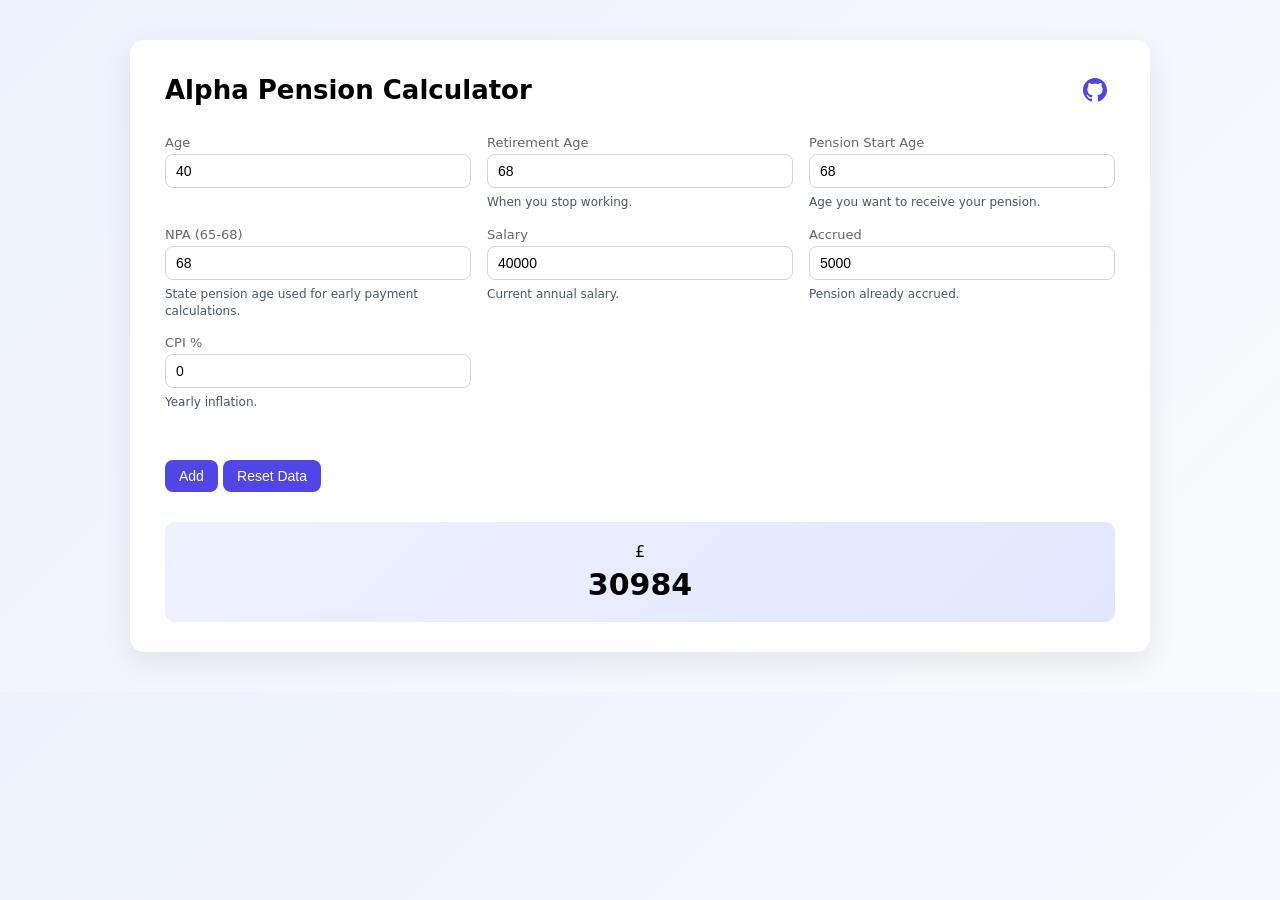
==== index.html @ 5153ac5e "typo" ====
<!DOCTYPE html>
<html>

<head>
    <meta charset="UTF-8">
    <meta name="viewport" content="width=device-width, initial-scale=1.0">
    <title>Alpha Pension Calculator</title>
    <link rel="stylesheet" href="index.css">
</head>

<body>

    <div class="container">
        <div class="header">
            <h2>Alpha Pension Calculator</h2>
            <a href="https://github.com/bealesd/alpha-pension" target="_blank" rel="noopener noreferrer"
                class="github-link" title="View source code on GitHub">
                <svg width="24" height="24" viewBox="0 0 24 24" fill="currentColor" xmlns="http://www.w3.org/2000/svg">
                    <path
                        d="M12 0c-6.626 0-12 5.373-12 12 0 5.302 3.438 9.8 8.207 11.387.599.111.793-.261.793-.577v-2.234c-3.338.726-4.033-1.416-4.033-1.416-.546-1.387-1.333-1.756-1.333-1.756-1.089-.745.083-.729.083-.729 1.205.084 1.839 1.237 1.839 1.237 1.07 1.834 2.807 1.304 3.492.997.107-.775.418-1.305.762-1.604-2.665-.305-5.467-1.334-5.467-5.931 0-1.311.469-2.381 1.236-3.221-.124-.303-.535-1.524.117-3.176 0 0 1.008-.322 3.301 1.23.957-.266 1.983-.399 3.003-.404 1.02.005 2.047.138 3.006.404 2.291-1.552 3.297-1.23 3.297-1.23.653 1.653.242 2.874.118 3.176.77.84 1.235 1.911 1.235 3.221 0 4.609-2.807 5.624-5.479 5.921.43.372.823 1.102.823 2.222v 3.293c0 .319.192.694.801.576 4.765-1.589 8.199-6.086 8.199-11.386 0-6.627-5.373-12-12-12z" />
                </svg>
            </a>
        </div>

        <!-- Wrap the contents in a form -->
        <form id="pension-form">
            <div class="grid">
                <div class="field">
                    <label>Age</label>
                    <input type="number" id="age" value="40" min="18" max="75" step="1" required>
                </div>

                <div class="field">
                    <label>Retirement Age</label>
                    <input type="number" id="retirement-age" value="68" step="1" min="55" max="68" required>
                    <span class="help-text">When you stop working.</span>
                </div>

                <div class="field">
                    <label>Pension Start Age</label>
                    <input type="number" id="pension-start-age" value="68" step="1" min="55" max="68" required>
                    <span class="help-text">Age you want to receive your pension.</span>
                </div>

                <div class="field">
                    <label>NPA (65-68)</label>
                    <input type="number" id="npa" value="68" step="1" min="65" max="68" required>
                    <span class="help-text">State pension age used for early payment calculations.</span>
                </div>

                <div class="field"> <label>Salary</label>
                    <input type="number" id="salary" value="40000" min="27000" max="1000000" step="1" data-step="500"
                        required>
                    <span class="help-text">Current annual salary.</span>
                </div>

                <div class="field">
                    <label>Accrued</label>
                    <input type="number" id="accrued" value="5000" step="1" data-step="500" required>
                    <span class="help-text">Pension already accrued.</span>
                </div>

                <div class="field">
                    <label>CPI %</label>
                    <input type="number" id="cpi" value="0" min="0" max="50" step="0.1" required>
                    <span class="help-text">Yearly inflation.</span>
                </div>
            </div>
        </form>

        <br>

        <table id="tbl">
            <tbody></tbody>
        </table>
        <button id="add-added-pension-row">Add</button>
        <button id="reset-form" type="button">Reset Data</button>

        <div class="pension-forecast">£ <span id="pension-forecast-value">0</span></div>
    </div>

    <template id="added-pension-row">
        <tr>
            <td>
                <select class="type">
                    <option value="self">Self</option>
                    <option value="dependants" selected>Dependants</option>
                </select>
            </td>
            <td>
                <select class="period">
                    <option value="month">Month</option>
                    <option value="year">Year</option>
                </select>
            </td>
            <td>
                <input class="added-pension-payment" placeholder="£" step="1" type="number" min="100" max="20000"
                    data-step="100">
            </td>
        </tr>
    </template>

    <script>
        if ('serviceWorker' in navigator) {
            window.addEventListener('load', () => {
                navigator.serviceWorker.register('./sw.js')
                    .then(reg => {
                        console.log('Service Worker registered');
                        // Check for updates periodically
                        setInterval(() => reg.update(), 60000 * 5); // Every 5 minutes
                    })
                    .catch(err => console.error('Service Worker registration failed:', err));
            });
        }
    </script>

    <script type="module" src="scripts/pension-calculator-ui.js"></script>

</body>

</html>
---- index.css ----
body {
     font-family: system-ui, -apple-system, Segoe UI, Roboto, Arial;
     background: linear-gradient(135deg, #eef2ff, #f8fafc);
     margin: 0;
     padding: 40px;
 }

 .container {
     max-width: 950px;
     margin: auto;
     background: white;
     padding: 30px 35px;
     border-radius: 14px;
     box-shadow: 0 10px 30px rgba(0, 0, 0, 0.08);
 }

 h2 {
     margin-top: 0;
     margin-bottom: 25px;
     font-size: 26px;
 }

 .header {
     display: flex;
     justify-content: space-between;
     align-items: center;
     margin-bottom: 25px;
 }

 .header h2 {
     margin-bottom: 0;
 }

 .github-link {
     display: flex;
     align-items: center;
     justify-content: center;
     width: 40px;
     height: 40px;
     border-radius: 8px;
     color: #4f46e5;
     transition: all 0.2s;
     flex-shrink: 0;
 }

 .github-link:hover {
     background-color: #eef2ff;
     color: #4338ca;
 }

 .github-link svg {
     width: 24px;
     height: 24px;
 }

 .grid {
     display: grid;
     grid-template-columns: repeat(3, 1fr);
     gap: 16px;
     margin-bottom: 20px;
 }

 input,
 select {
     padding: 8px 10px;
     border: 1px solid #d1d5db;
     border-radius: 8px;
     font-size: 14px;
     transition: 0.2s;
 }

 input:focus,
 select:focus {
     outline: none;
     border-color: #4f46e5;
     box-shadow: 0 0 0 2px rgba(79, 70, 229, 0.15);
 }

 input:invalid {
    border-color: red;
    outline-color: red;
}

 @media (min-width: 461px) and (max-width: 600px) {
     input {
         max-width: 80px;
     }
 }

 @media (max-width: 460px) {
     .grid {
         grid-template-columns: repeat(1, 1fr);
     }
 }

 .field {
     display: flex;
     flex-direction: column;
 }

 label {
     font-size: 13px;
     color: #666;
     margin-bottom: 4px;
 }

 .help-text {
     display: block;
     margin-top: 6px;
     font-size: 12px;
     color: #4b5563;
     line-height: 1.4;
 }

 .field input:focus + .help-text,
 .field select:focus + .help-text {
     color: #1f2937;
 }

 .toggle {
     margin-top: 10px;
     display: flex;
     align-items: center;
     gap: 8px;
 }

 .section {
     margin-top: 30px;
 }

 h3 {
     margin-bottom: 10px;
 }

 table {
     width: 100%;
     border-collapse: collapse;
     margin-top: 10px;
 }

 th {
     text-align: left;
     font-size: 13px;
     color: #777;
     border-bottom: 2px solid #eee;
     padding-bottom: 6px;
 }

 td {
     padding: 10px 4px;
     border-bottom: 1px solid #f0f0f0;
 }

 tr:hover {
     background: #fafafa;
 }

 button {
     background: #4f46e5;
     color: white;
     border: none;
     padding: 8px 14px;
     border-radius: 8px;
     cursor: pointer;
     font-size: 14px;
 }

 button:hover {
     background: #4338ca;
 }

 .pension-forecast {
     margin-top: 30px;
     padding: 20px;
     background: linear-gradient(135deg, #eef2ff, #e0e7ff);
     border-radius: 10px;
     text-align: center;
 }

 .pension-forecast span {
     display: block;
     font-size: 30px;
     font-weight: 600;
     margin-top: 6px;
 }

 .added-pension-payment {
     width: 100px;
 }
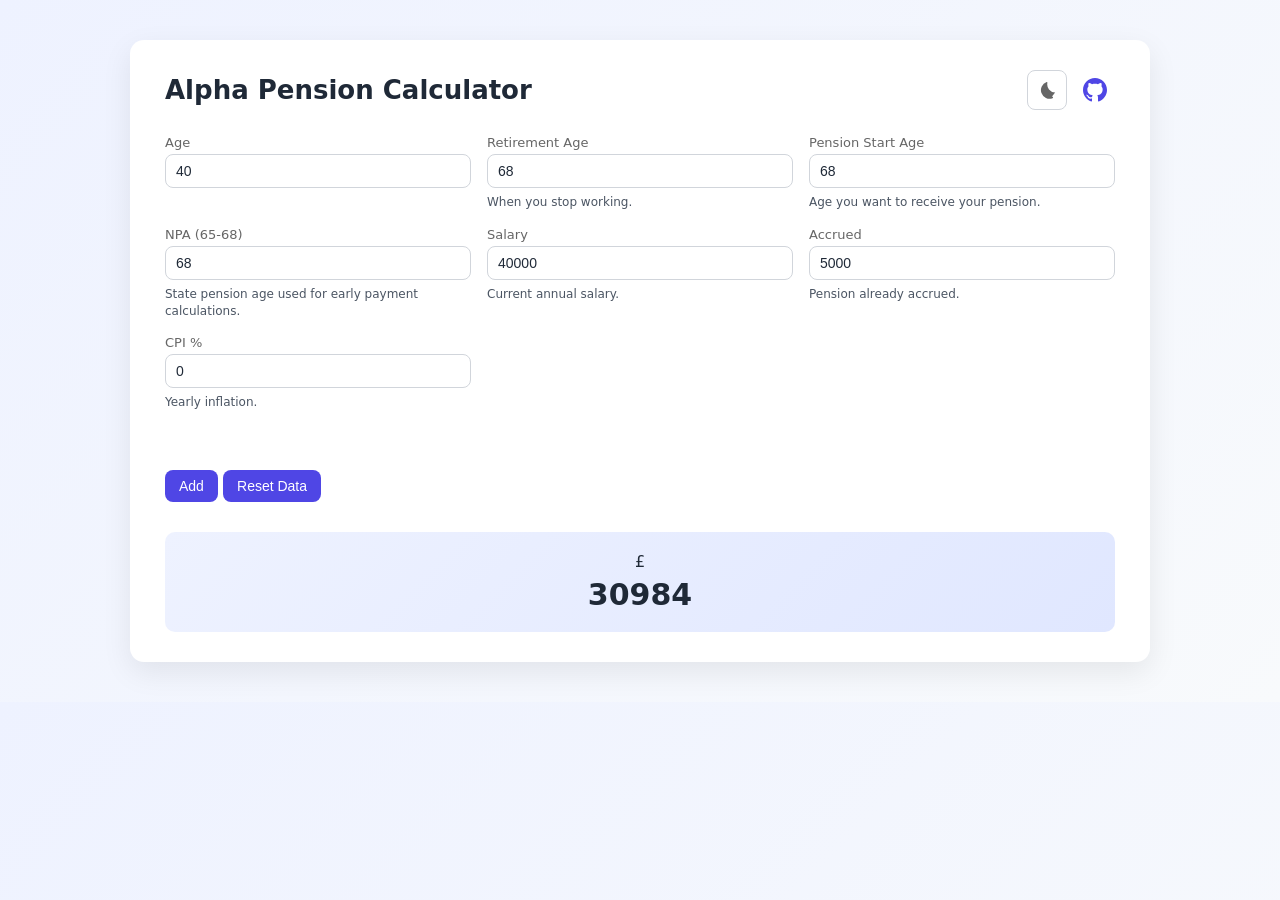
==== commit d8cfd30f: "Add wheel support to inputs" ====
--- a/index.html
+++ b/index.html
@@ -4,6 +4,11 @@
 <head>
     <meta charset="UTF-8">
     <meta name="viewport" content="width=device-width, initial-scale=1.0">
+
+    <meta name="theme-color" content="#000000">
+    <link rel="manifest" href="./manifest.json">
+    <link rel="icon" href="./assets/images/logo-192x192.png">
+
     <title>Alpha Pension Calculator</title>
     <link rel="stylesheet" href="index.css">
 </head>
@@ -11,15 +16,29 @@
 <body>
 
     <div class="container">
+
         <div class="header">
             <h2>Alpha Pension Calculator</h2>
-            <a href="https://github.com/bealesd/alpha-pension" target="_blank" rel="noopener noreferrer"
-                class="github-link" title="View source code on GitHub">
-                <svg width="24" height="24" viewBox="0 0 24 24" fill="currentColor" xmlns="http://www.w3.org/2000/svg">
-                    <path
-                        d="M12 0c-6.626 0-12 5.373-12 12 0 5.302 3.438 9.8 8.207 11.387.599.111.793-.261.793-.577v-2.234c-3.338.726-4.033-1.416-4.033-1.416-.546-1.387-1.333-1.756-1.333-1.756-1.089-.745.083-.729.083-.729 1.205.084 1.839 1.237 1.839 1.237 1.07 1.834 2.807 1.304 3.492.997.107-.775.418-1.305.762-1.604-2.665-.305-5.467-1.334-5.467-5.931 0-1.311.469-2.381 1.236-3.221-.124-.303-.535-1.524.117-3.176 0 0 1.008-.322 3.301 1.23.957-.266 1.983-.399 3.003-.404 1.02.005 2.047.138 3.006.404 2.291-1.552 3.297-1.23 3.297-1.23.653 1.653.242 2.874.118 3.176.77.84 1.235 1.911 1.235 3.221 0 4.609-2.807 5.624-5.479 5.921.43.372.823 1.102.823 2.222v 3.293c0 .319.192.694.801.576 4.765-1.589 8.199-6.086 8.199-11.386 0-6.627-5.373-12-12-12z" />
-                </svg>
-            </a>
+            <div style="display: flex; align-items: center; gap: 8px;">
+                <button type="button" class="theme-toggle" id="theme-toggle" title="Toggle dark mode">
+                    <svg class="icon-moon" viewBox="0 0 24 24" fill="currentColor">
+                        <path
+                            d="M21.752 15.002A9.718 9.718 0 0112.478 3.34a.75.75 0 00-.926-.941A9.75 9.75 0 1018.6 21.867a.75.75 0 00-.849-1.865z" />
+                    </svg>
+                    <svg class="icon-sun" viewBox="0 0 24 24" fill="currentColor">
+                        <path
+                            d="M12 2.25a.75.75 0 01.75.75v2.25a.75.75 0 01-1.5 0V3a.75.75 0 01.75-.75zM7.5 12a4.5 4.5 0 119 0 4.5 4.5 0 01-9 0zm11.394-5.834a.75.75 0 00-1.06-1.06l-1.591 1.59a.75.75 0 101.06 1.061l1.591-1.59zM21.75 12a.75.75 0 01-.75.75h-2.25a.75.75 0 010-1.5H21a.75.75 0 01.75.75zM17.834 18.894a.75.75 0 001.06-1.06l-1.59-1.591a.75.75 0 10-1.061 1.06l1.59 1.591zM12 18a.75.75 0 01.75.75V21a.75.75 0 01-1.5 0v-2.25A.75.75 0 0112 18zM7.758 17.303a.75.75 0 00-1.061-1.06l-1.591 1.59a.75.75 0 001.06 1.061l1.591-1.59zM6 12a.75.75 0 01-.75.75H3a.75.75 0 010-1.5h2.25A.75.75 0 016 12zM6.697 7.757a.75.75 0 001.06-1.06l-1.59-1.591a.75.75 0 00-1.061 1.06l1.59 1.591z" />
+                    </svg>
+                </button>
+                <a href="https://github.com/bealesd/alpha-pension" target="_blank" rel="noopener noreferrer"
+                    class="github-link" title="View source code on GitHub">
+                    <svg width="24" height="24" viewBox="0 0 24 24" fill="currentColor"
+                        xmlns="http://www.w3.org/2000/svg">
+                        <path
+                            d="M12 0c-6.626 0-12 5.373-12 12 0 5.302 3.438 9.8 8.207 11.387.599.111.793-.261.793-.577v-2.234c-3.338.726-4.033-1.416-4.033-1.416-.546-1.387-1.333-1.756-1.333-1.756-1.089-.745.083-.729.083-.729 1.205.084 1.839 1.237 1.839 1.237 1.07 1.834 2.807 1.304 3.492.997.107-.775.418-1.305.762-1.604-2.665-.305-5.467-1.334-5.467-5.931 0-1.311.469-2.381 1.236-3.221-.124-.303-.535-1.524.117-3.176 0 0 1.008-.322 3.301 1.23.957-.266 1.983-.399 3.003-.404 1.02.005 2.047.138 3.006.404 2.291-1.552 3.297-1.23 3.297-1.23.653 1.653.242 2.874.118 3.176.77.84 1.235 1.911 1.235 3.221 0 4.609-2.807 5.624-5.479 5.921.43.372.823 1.102.823 2.222v3.293c0 .319.192.694.801.576 4.765-1.589 8.199-6.086 8.199-11.386 0-6.627-5.373-12-12-12z" />
+                    </svg>
+                </a>
+            </div>
         </div>
 
         <!-- Wrap the contents in a form -->
@@ -32,19 +51,19 @@
 
                 <div class="field">
                     <label>Retirement Age</label>
-                    <input type="number" id="retirement-age" value="68" step="1" min="55" max="68" required>
+                    <input type="number" id="retirement-age" value="68" min="55" max="68" step="1" required>
                     <span class="help-text">When you stop working.</span>
                 </div>
 
                 <div class="field">
                     <label>Pension Start Age</label>
-                    <input type="number" id="pension-start-age" value="68" step="1" min="55" max="68" required>
+                    <input type="number" id="pension-start-age" value="68" step="1" min="55" required>
                     <span class="help-text">Age you want to receive your pension.</span>
                 </div>
 
                 <div class="field">
                     <label>NPA (65-68)</label>
-                    <input type="number" id="npa" value="68" step="1" min="65" max="68" required>
+                    <input type="number" id="npa" value="68" min="65" max="68"  step="1" required>
                     <span class="help-text">State pension age used for early payment calculations.</span>
                 </div>
 
@@ -66,13 +85,14 @@
                     <span class="help-text">Yearly inflation.</span>
                 </div>
             </div>
+
+            <br>
+
+            <table id="tbl">
+                <tbody></tbody>
+            </table>
         </form>
-
-        <br>
-
-        <table id="tbl">
-            <tbody></tbody>
-        </table>
+        
         <button id="add-added-pension-row">Add</button>
         <button id="reset-form" type="button">Reset Data</button>
 
@@ -97,6 +117,9 @@
                 <input class="added-pension-payment" placeholder="£" step="1" type="number" min="100" max="20000"
                     data-step="100">
             </td>
+            <td>
+                <button type="button" class="remove-row" title="Remove row">✕</button>
+            </td>
         </tr>
     </template>
 
--- a/index.css
+++ b/index.css
@@ -1,189 +1,331 @@
- body {
-     font-family: system-ui, -apple-system, Segoe UI, Roboto, Arial;
-     background: linear-gradient(135deg, #eef2ff, #f8fafc);
-     margin: 0;
-     padding: 40px;
- }
-
- .container {
-     max-width: 950px;
-     margin: auto;
-     background: white;
-     padding: 30px 35px;
-     border-radius: 14px;
-     box-shadow: 0 10px 30px rgba(0, 0, 0, 0.08);
- }
-
- h2 {
-     margin-top: 0;
-     margin-bottom: 25px;
-     font-size: 26px;
- }
-
- .header {
-     display: flex;
-     justify-content: space-between;
-     align-items: center;
-     margin-bottom: 25px;
- }
-
- .header h2 {
-     margin-bottom: 0;
- }
-
- .github-link {
-     display: flex;
-     align-items: center;
-     justify-content: center;
-     width: 40px;
-     height: 40px;
-     border-radius: 8px;
-     color: #4f46e5;
-     transition: all 0.2s;
-     flex-shrink: 0;
- }
-
- .github-link:hover {
-     background-color: #eef2ff;
-     color: #4338ca;
- }
-
- .github-link svg {
-     width: 24px;
-     height: 24px;
- }
-
- .grid {
-     display: grid;
-     grid-template-columns: repeat(3, 1fr);
-     gap: 16px;
-     margin-bottom: 20px;
- }
-
- input,
- select {
-     padding: 8px 10px;
-     border: 1px solid #d1d5db;
-     border-radius: 8px;
-     font-size: 14px;
-     transition: 0.2s;
- }
-
- input:focus,
- select:focus {
-     outline: none;
-     border-color: #4f46e5;
-     box-shadow: 0 0 0 2px rgba(79, 70, 229, 0.15);
- }
-
- input:invalid {
+/* === Variables === */
+:root {
+    --color-primary: #4f46e5;
+    --color-primary-hover: #4338ca;
+    --color-primary-light: #eef2ff;
+    --color-primary-ring: rgba(79, 70, 229, 0.15);
+    --color-text: #1f2937;
+    --color-text-muted: #666;
+    --color-text-help: #4b5563;
+    --color-border: #d1d5db;
+    --color-border-light: #f0f0f0;
+    --color-border-table: #eee;
+    --color-bg: #ffffff;
+    --color-bg-hover: #fafafa;
+    --color-bg-body-start: #eef2ff;
+    --color-bg-body-end: #f8fafc;
+    --color-bg-forecast-end: #e0e7ff;
+    --color-bg-input: #ffffff;
+    --color-shadow: rgba(0, 0, 0, 0.08);
+    --radius: 8px;
+    --radius-lg: 14px;
+    --font-sm: 13px;
+    --font-base: 14px;
+}
+
+[data-theme="dark"] {
+    --color-primary: #818cf8;
+    --color-primary-hover: #a5b4fc;
+    --color-primary-light: #1e1b4b;
+    --color-primary-ring: rgba(129, 140, 248, 0.25);
+    --color-text: #e2e8f0;
+    --color-text-muted: #94a3b8;
+    --color-text-help: #94a3b8;
+    --color-border: #334155;
+    --color-border-light: #1e293b;
+    --color-border-table: #334155;
+    --color-bg: #0f172a;
+    --color-bg-hover: #1e293b;
+    --color-bg-body-start: #020617;
+    --color-bg-body-end: #0f172a;
+    --color-bg-forecast-end: #1e1b4b;
+    --color-bg-input: #1e293b;
+    --color-shadow: rgba(0, 0, 0, 0.3);
+}
+
+/* === Base === */
+body {
+    font-family: system-ui, -apple-system, Segoe UI, Roboto, Arial;
+    background: linear-gradient(135deg, var(--color-bg-body-start), var(--color-bg-body-end));
+    color: var(--color-text);
+    margin: 0;
+    padding: 40px;
+}
+
+/* === Layout === */
+.container {
+    max-width: 950px;
+    margin: auto;
+    background: var(--color-bg);
+    padding: 30px 35px;
+    border-radius: var(--radius-lg);
+    box-shadow: 0 10px 30px var(--color-shadow);
+}
+
+.header {
+    display: flex;
+    justify-content: space-between;
+    align-items: center;
+    margin-bottom: 25px;
+}
+
+.header h2 {
+    margin-bottom: 0;
+}
+
+.grid {
+    display: grid;
+    grid-template-columns: repeat(3, 1fr);
+    gap: 16px;
+    margin-bottom: 20px;
+}
+
+.section {
+    margin-top: 30px;
+}
+
+/* === Typography === */
+h2 {
+    margin-top: 0;
+    margin-bottom: 25px;
+    font-size: 26px;
+}
+
+h3 {
+    margin-bottom: 10px;
+}
+
+label {
+    font-size: var(--font-sm);
+    color: var(--color-text-muted);
+    margin-bottom: 4px;
+}
+
+.help-text {
+    display: block;
+    margin-top: 6px;
+    font-size: 12px;
+    color: var(--color-text-help);
+    line-height: 1.4;
+}
+
+/* === Components === */
+.github-link {
+    display: flex;
+    align-items: center;
+    justify-content: center;
+    width: 40px;
+    height: 40px;
+    border-radius: var(--radius);
+    color: var(--color-primary);
+    transition: all 0.2s;
+    flex-shrink: 0;
+}
+
+.github-link:hover {
+    background-color: var(--color-primary-light);
+    color: var(--color-primary-hover);
+}
+
+.github-link svg {
+    width: 24px;
+    height: 24px;
+}
+
+form {
+    margin-bottom: 10px;
+}
+
+.field {
+    display: flex;
+    flex-direction: column;
+}
+
+.field input:focus + .help-text,
+.field select:focus + .help-text {
+    color: var(--color-text);
+}
+
+.toggle {
+    margin-top: 10px;
+    display: flex;
+    align-items: center;
+    gap: 8px;
+}
+
+/* === Theme Toggle === */
+.theme-toggle {
+    background: none;
+    border: 1px solid var(--color-border);
+    color: var(--color-text-muted);
+    width: 40px;
+    height: 40px;
+    border-radius: var(--radius);
+    cursor: pointer;
+    display: flex;
+    align-items: center;
+    justify-content: center;
+    padding: 0;
+    transition: all 0.2s;
+    flex-shrink: 0;
+}
+
+.theme-toggle:hover {
+    background: var(--color-primary-light);
+    color: var(--color-primary);
+    border-color: var(--color-primary);
+}
+
+.theme-toggle svg {
+    width: 20px;
+    height: 20px;
+}
+
+[data-theme="dark"] .theme-toggle .icon-moon { display: none; }
+[data-theme="dark"] .theme-toggle .icon-sun { display: block; }
+.theme-toggle .icon-sun { display: none; }
+.theme-toggle .icon-moon { display: block; }
+
+/* === Form Controls === */
+input,
+select {
+    padding: 8px 10px;
+    border: 1px solid var(--color-border);
+    border-radius: var(--radius);
+    font-size: var(--font-base);
+    transition: 0.2s;
+    box-sizing: border-box;
+    background: var(--color-bg-input);
+    color: var(--color-text);
+}
+
+input:focus,
+select:focus {
+    outline: none;
+    border-color: var(--color-primary);
+    box-shadow: 0 0 0 2px var(--color-primary-ring);
+}
+
+input:invalid {
     border-color: red;
     outline-color: red;
 }
 
- @media (min-width: 461px) and (max-width: 600px) {
-     input {
-         max-width: 80px;
-     }
- }
-
- @media (max-width: 460px) {
-     .grid {
-         grid-template-columns: repeat(1, 1fr);
-     }
- }
-
- .field {
-     display: flex;
-     flex-direction: column;
- }
-
- label {
-     font-size: 13px;
-     color: #666;
-     margin-bottom: 4px;
- }
-
- .help-text {
-     display: block;
-     margin-top: 6px;
-     font-size: 12px;
-     color: #4b5563;
-     line-height: 1.4;
- }
-
- .field input:focus + .help-text,
- .field select:focus + .help-text {
-     color: #1f2937;
- }
-
- .toggle {
-     margin-top: 10px;
-     display: flex;
-     align-items: center;
-     gap: 8px;
- }
-
- .section {
-     margin-top: 30px;
- }
-
- h3 {
-     margin-bottom: 10px;
- }
-
- table {
-     width: 100%;
-     border-collapse: collapse;
-     margin-top: 10px;
- }
-
- th {
-     text-align: left;
-     font-size: 13px;
-     color: #777;
-     border-bottom: 2px solid #eee;
-     padding-bottom: 6px;
- }
-
- td {
-     padding: 10px 4px;
-     border-bottom: 1px solid #f0f0f0;
- }
-
- tr:hover {
-     background: #fafafa;
- }
-
- button {
-     background: #4f46e5;
-     color: white;
-     border: none;
-     padding: 8px 14px;
-     border-radius: 8px;
-     cursor: pointer;
-     font-size: 14px;
- }
-
- button:hover {
-     background: #4338ca;
- }
-
- .pension-forecast {
-     margin-top: 30px;
-     padding: 20px;
-     background: linear-gradient(135deg, #eef2ff, #e0e7ff);
-     border-radius: 10px;
-     text-align: center;
- }
-
- .pension-forecast span {
-     display: block;
-     font-size: 30px;
-     font-weight: 600;
-     margin-top: 6px;
- }
-
- .added-pension-payment {
-     width: 100px;
- }+button {
+    background: var(--color-primary);
+    color: white;
+    border: none;
+    padding: 8px 14px;
+    border-radius: var(--radius);
+    cursor: pointer;
+    font-size: var(--font-base);
+}
+
+button:hover {
+    background: var(--color-primary-hover);
+}
+
+.remove-row {
+    background: none;
+    color: var(--color-text-muted);
+    border: 1px solid var(--color-border);
+    padding: 4px 8px;
+    border-radius: var(--radius);
+    cursor: pointer;
+    font-size: var(--font-base);
+    transition: 0.2s;
+}
+
+.remove-row:hover {
+    background: #fee2e2;
+    color: #dc2626;
+    border-color: #dc2626;
+}
+
+/* === Table === */
+table {
+    border-collapse: collapse;
+    margin-top: 10px;
+    table-layout: fixed;
+    width: 100%;
+}
+
+th {
+    text-align: left;
+    font-size: var(--font-sm);
+    color: var(--color-text-muted);
+    border-bottom: 2px solid var(--color-border-table);
+    padding-bottom: 6px;
+}
+
+td {
+    padding: 10px 8px;
+    border-bottom: 1px solid var(--color-border-light);
+}
+
+table td > :is(select, input) {
+    width: 100%;
+    box-sizing: border-box;
+}
+
+tr:hover {
+    background: var(--color-bg-hover);
+}
+
+/* === Pension Forecast === */
+.pension-forecast {
+    margin-top: 30px;
+    padding: 20px;
+    background: linear-gradient(135deg, var(--color-primary-light), var(--color-bg-forecast-end));
+    border-radius: 10px;
+    text-align: center;
+}
+
+.pension-forecast span {
+    display: block;
+    font-size: 30px;
+    font-weight: 600;
+    margin-top: 6px;
+}
+
+/* === Media Queries === */
+@media (max-width: 660px) {
+    #tbl,
+    #tbl tbody,
+    #tbl tr,
+    #tbl td {
+        display: block;
+    }
+
+    #tbl tr {
+        margin-bottom: 14px;
+        background: var(--color-bg);
+    }
+
+    #tbl td {
+        border-bottom: none;
+        padding: 0;
+    }
+
+    #tbl td + td {
+        margin-top: 10px;
+    }
+
+    form input {
+        max-width: 80px;
+    }
+}
+
+@media (max-width: 460px) {
+    .grid {
+        grid-template-columns: repeat(1, 1fr);
+    }
+
+    body {
+        padding: 0;
+    }
+
+    form input {
+        max-width: none;
+    }
+}
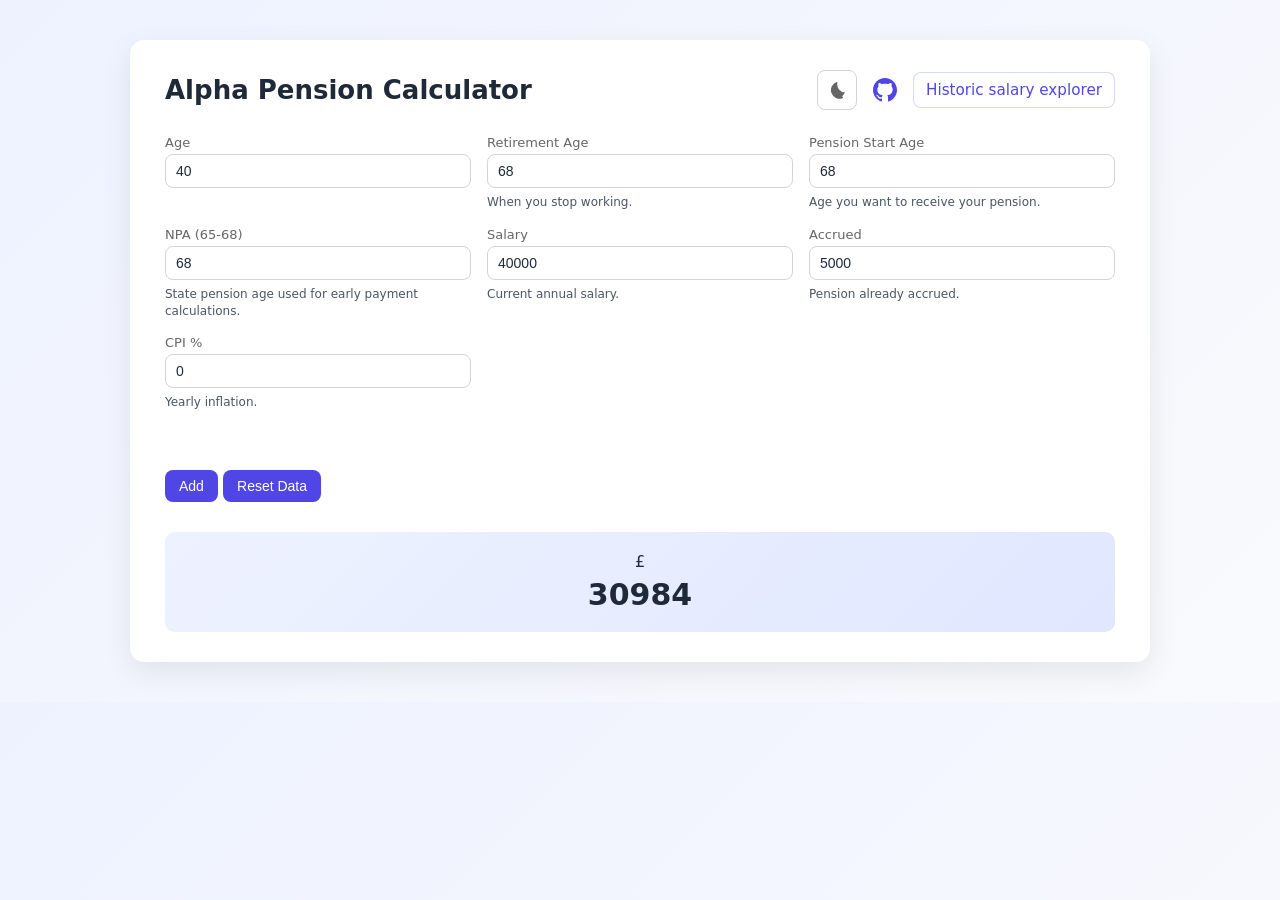
==== commit 71f03c59: "add basic history calculator" ====
--- a/index.html
+++ b/index.html
@@ -38,6 +38,7 @@
                             d="M12 0c-6.626 0-12 5.373-12 12 0 5.302 3.438 9.8 8.207 11.387.599.111.793-.261.793-.577v-2.234c-3.338.726-4.033-1.416-4.033-1.416-.546-1.387-1.333-1.756-1.333-1.756-1.089-.745.083-.729.083-.729 1.205.084 1.839 1.237 1.839 1.237 1.07 1.834 2.807 1.304 3.492.997.107-.775.418-1.305.762-1.604-2.665-.305-5.467-1.334-5.467-5.931 0-1.311.469-2.381 1.236-3.221-.124-.303-.535-1.524.117-3.176 0 0 1.008-.322 3.301 1.23.957-.266 1.983-.399 3.003-.404 1.02.005 2.047.138 3.006.404 2.291-1.552 3.297-1.23 3.297-1.23.653 1.653.242 2.874.118 3.176.77.84 1.235 1.911 1.235 3.221 0 4.609-2.807 5.624-5.479 5.921.43.372.823 1.102.823 2.222v3.293c0 .319.192.694.801.576 4.765-1.589 8.199-6.086 8.199-11.386 0-6.627-5.373-12-12-12z" />
                     </svg>
                 </a>
+                <a href="./historic-salary/index.html" class="secondary-link">Historic salary explorer</a>
             </div>
         </div>
 
--- a/index.css
+++ b/index.css
@@ -127,9 +127,28 @@
     color: var(--color-primary-hover);
 }
 
-.github-link svg {
+..github-link svg {
     width: 24px;
     height: 24px;
+}
+
+.secondary-link {
+    display: inline-flex;
+    align-items: center;
+    justify-content: center;
+    padding: 8px 12px;
+    border-radius: var(--radius);
+    border: 1px solid rgba(99, 102, 241, 0.25);
+    color: var(--color-primary);
+    text-decoration: none;
+    background: var(--color-bg);
+    transition: all 0.2s;
+    font-size: 0.95rem;
+}
+
+.secondary-link:hover {
+    background: rgba(99, 102, 241, 0.1);
+    color: var(--color-primary-hover);
 }
 
 form {
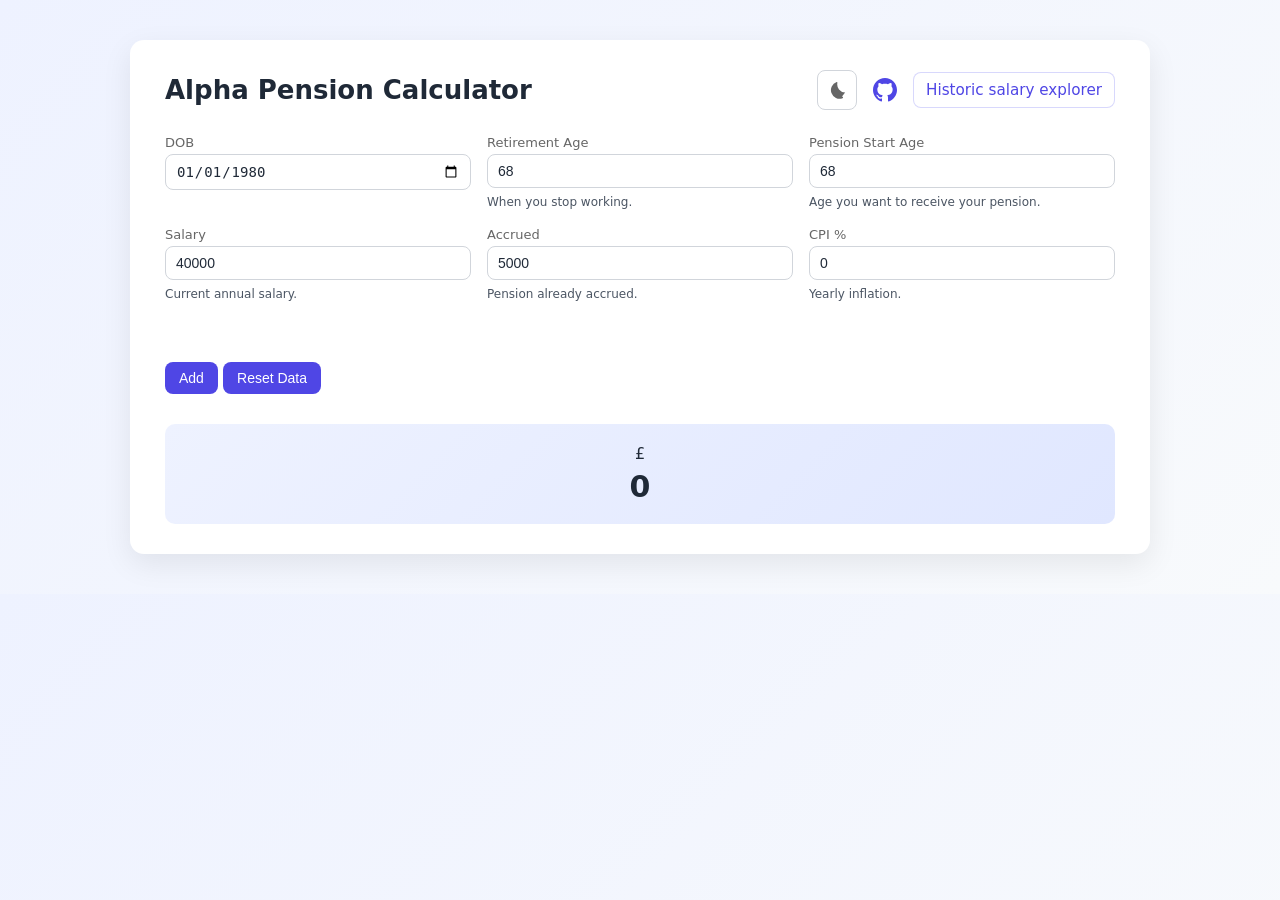
==== commit 0173eb9a: "historical pension caters for different actuary calculation. Added pension is now calcuated yearly f" ====
--- a/index.html
+++ b/index.html
@@ -46,8 +46,8 @@
         <form id="pension-form">
             <div class="grid">
                 <div class="field">
-                    <label>Age</label>
-                    <input type="number" id="age" value="40" min="18" max="75" step="1" required>
+                    <label>DOB</label>
+                   <input type="date" id="dob" value="1980-01-01" min="1977-04-06" max="2020-01-01" required>
                 </div>
 
                 <div class="field">
@@ -60,12 +60,6 @@
                     <label>Pension Start Age</label>
                     <input type="number" id="pension-start-age" value="68" step="1" min="55" required>
                     <span class="help-text">Age you want to receive your pension.</span>
-                </div>
-
-                <div class="field">
-                    <label>NPA (65-68)</label>
-                    <input type="number" id="npa" value="68" min="65" max="68"  step="1" required>
-                    <span class="help-text">State pension age used for early payment calculations.</span>
                 </div>
 
                 <div class="field"> <label>Salary</label>
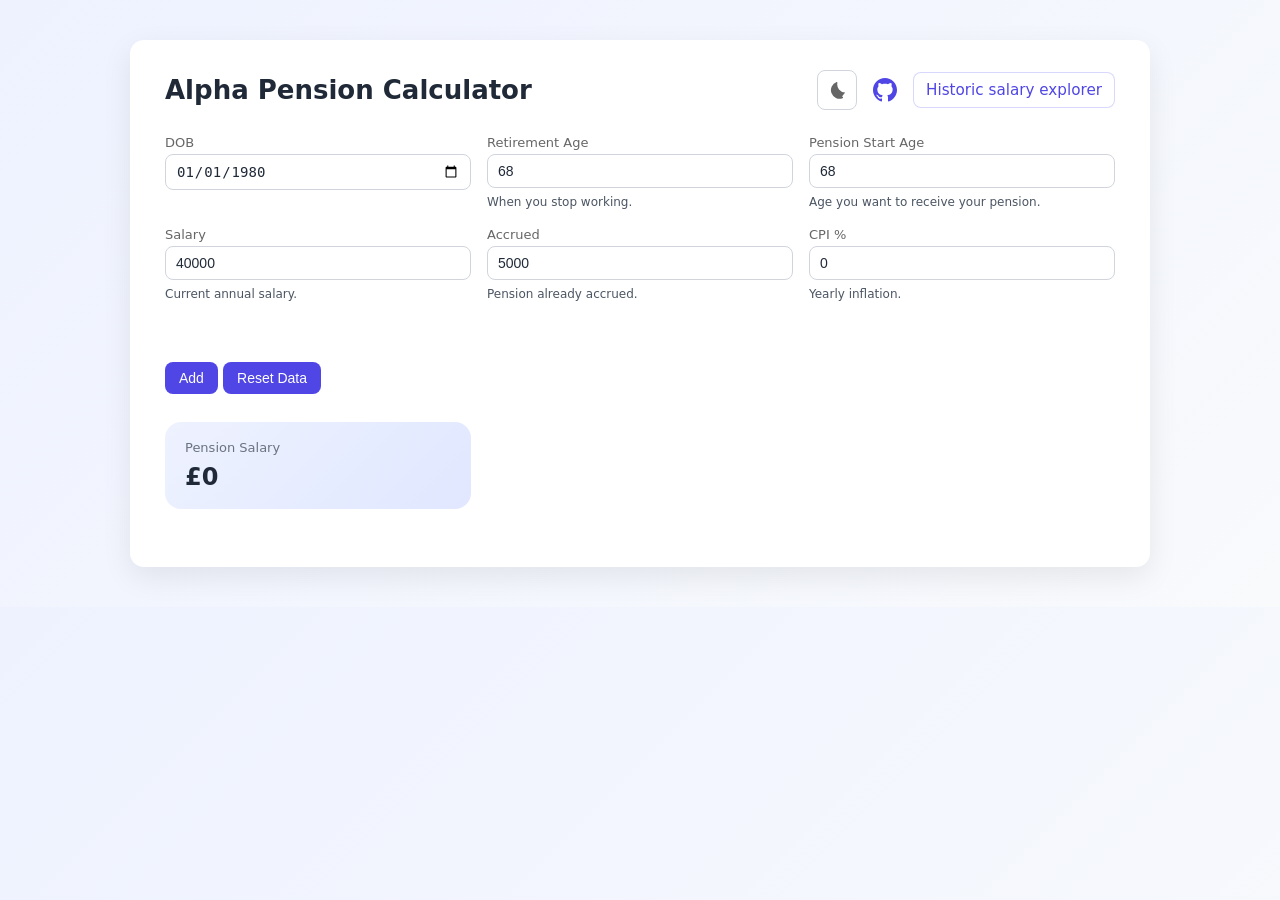
==== commit c6488cfc: "share styling" ====
--- a/index.html
+++ b/index.html
@@ -42,56 +42,65 @@
             </div>
         </div>
 
-        <!-- Wrap the contents in a form -->
-        <form id="pension-form">
-            <div class="grid">
-                <div class="field">
-                    <label>DOB</label>
-                   <input type="date" id="dob" value="1980-01-01" min="1977-04-06" max="2020-01-01" required>
+        <section class="section">
+            <!-- Wrap the contents in a form -->
+            <form id="pension-form">
+                <div class="grid">
+                    <div class="field">
+                        <label>DOB</label>
+                        <input type="date" id="dob" value="1980-01-01" min="1977-04-06" max="2020-01-01" required>
+                    </div>
+
+                    <div class="field">
+                        <label>Retirement Age</label>
+                        <input type="number" id="retirement-age" value="68" min="55" max="68" step="1" required>
+                        <span class="help-text">When you stop working.</span>
+                    </div>
+
+                    <div class="field">
+                        <label>Pension Start Age</label>
+                        <input type="number" id="pension-start-age" value="68" step="1" min="55" required>
+                        <span class="help-text">Age you want to receive your pension.</span>
+                    </div>
+
+                    <div class="field"> <label>Salary</label>
+                        <input type="number" id="salary" value="40000" min="27000" max="1000000" step="1"
+                            data-step="500" required>
+                        <span class="help-text">Current annual salary.</span>
+                    </div>
+
+                    <div class="field">
+                        <label>Accrued</label>
+                        <input type="number" id="accrued" value="5000" step="1" data-step="500" required>
+                        <span class="help-text">Pension already accrued.</span>
+                    </div>
+
+                    <div class="field">
+                        <label>CPI %</label>
+                        <input type="number" id="cpi" value="0" min="0" max="50" step="0.1" required>
+                        <span class="help-text">Yearly inflation.</span>
+                    </div>
                 </div>
 
-                <div class="field">
-                    <label>Retirement Age</label>
-                    <input type="number" id="retirement-age" value="68" min="55" max="68" step="1" required>
-                    <span class="help-text">When you stop working.</span>
-                </div>
+                <br>
 
-                <div class="field">
-                    <label>Pension Start Age</label>
-                    <input type="number" id="pension-start-age" value="68" step="1" min="55" required>
-                    <span class="help-text">Age you want to receive your pension.</span>
-                </div>
+                <table id="tbl">
+                    <tbody></tbody>
+                </table>
+            </form>
 
-                <div class="field"> <label>Salary</label>
-                    <input type="number" id="salary" value="40000" min="27000" max="1000000" step="1" data-step="500"
-                        required>
-                    <span class="help-text">Current annual salary.</span>
-                </div>
+            <button id="add-added-pension-row">Add</button>
+            <button id="reset-form" type="button">Reset Data</button>
+        </section>
+        <!-- <div class="pension-forecast">£ <span id="pension-forecast-value">0</span></div> -->
 
-                <div class="field">
-                    <label>Accrued</label>
-                    <input type="number" id="accrued" value="5000" step="1" data-step="500" required>
-                    <span class="help-text">Pension already accrued.</span>
-                </div>
+        <section class="summary">
+            <div class="summary-card pension-forecast">
+                <span class="summary-label">Pension Salary</span>
+                <strong id="pension-forecast-value">£0</strong>
+            </div>
+        </section>
 
-                <div class="field">
-                    <label>CPI %</label>
-                    <input type="number" id="cpi" value="0" min="0" max="50" step="0.1" required>
-                    <span class="help-text">Yearly inflation.</span>
-                </div>
-            </div>
-
-            <br>
-
-            <table id="tbl">
-                <tbody></tbody>
-            </table>
-        </form>
-        
-        <button id="add-added-pension-row">Add</button>
-        <button id="reset-form" type="button">Reset Data</button>
-
-        <div class="pension-forecast">£ <span id="pension-forecast-value">0</span></div>
     </div>
 
     <template id="added-pension-row">
--- a/index.css
+++ b/index.css
@@ -1,77 +1,6 @@
-/* === Variables === */
-:root {
-    --color-primary: #4f46e5;
-    --color-primary-hover: #4338ca;
-    --color-primary-light: #eef2ff;
-    --color-primary-ring: rgba(79, 70, 229, 0.15);
-    --color-text: #1f2937;
-    --color-text-muted: #666;
-    --color-text-help: #4b5563;
-    --color-border: #d1d5db;
-    --color-border-light: #f0f0f0;
-    --color-border-table: #eee;
-    --color-bg: #ffffff;
-    --color-bg-hover: #fafafa;
-    --color-bg-body-start: #eef2ff;
-    --color-bg-body-end: #f8fafc;
-    --color-bg-forecast-end: #e0e7ff;
-    --color-bg-input: #ffffff;
-    --color-shadow: rgba(0, 0, 0, 0.08);
-    --radius: 8px;
-    --radius-lg: 14px;
-    --font-sm: 13px;
-    --font-base: 14px;
-}
+﻿@import "./common.css";
 
-[data-theme="dark"] {
-    --color-primary: #818cf8;
-    --color-primary-hover: #a5b4fc;
-    --color-primary-light: #1e1b4b;
-    --color-primary-ring: rgba(129, 140, 248, 0.25);
-    --color-text: #e2e8f0;
-    --color-text-muted: #94a3b8;
-    --color-text-help: #94a3b8;
-    --color-border: #334155;
-    --color-border-light: #1e293b;
-    --color-border-table: #334155;
-    --color-bg: #0f172a;
-    --color-bg-hover: #1e293b;
-    --color-bg-body-start: #020617;
-    --color-bg-body-end: #0f172a;
-    --color-bg-forecast-end: #1e1b4b;
-    --color-bg-input: #1e293b;
-    --color-shadow: rgba(0, 0, 0, 0.3);
-}
 
-/* === Base === */
-body {
-    font-family: system-ui, -apple-system, Segoe UI, Roboto, Arial;
-    background: linear-gradient(135deg, var(--color-bg-body-start), var(--color-bg-body-end));
-    color: var(--color-text);
-    margin: 0;
-    padding: 40px;
-}
-
-/* === Layout === */
-.container {
-    max-width: 950px;
-    margin: auto;
-    background: var(--color-bg);
-    padding: 30px 35px;
-    border-radius: var(--radius-lg);
-    box-shadow: 0 10px 30px var(--color-shadow);
-}
-
-.header {
-    display: flex;
-    justify-content: space-between;
-    align-items: center;
-    margin-bottom: 25px;
-}
-
-.header h2 {
-    margin-bottom: 0;
-}
 
 .grid {
     display: grid;
@@ -79,77 +8,11 @@
     gap: 16px;
     margin-bottom: 20px;
 }
-
+/* 
 .section {
     margin-top: 30px;
-}
+} */
 
-/* === Typography === */
-h2 {
-    margin-top: 0;
-    margin-bottom: 25px;
-    font-size: 26px;
-}
-
-h3 {
-    margin-bottom: 10px;
-}
-
-label {
-    font-size: var(--font-sm);
-    color: var(--color-text-muted);
-    margin-bottom: 4px;
-}
-
-.help-text {
-    display: block;
-    margin-top: 6px;
-    font-size: 12px;
-    color: var(--color-text-help);
-    line-height: 1.4;
-}
-
-/* === Components === */
-.github-link {
-    display: flex;
-    align-items: center;
-    justify-content: center;
-    width: 40px;
-    height: 40px;
-    border-radius: var(--radius);
-    color: var(--color-primary);
-    transition: all 0.2s;
-    flex-shrink: 0;
-}
-
-.github-link:hover {
-    background-color: var(--color-primary-light);
-    color: var(--color-primary-hover);
-}
-
-..github-link svg {
-    width: 24px;
-    height: 24px;
-}
-
-.secondary-link {
-    display: inline-flex;
-    align-items: center;
-    justify-content: center;
-    padding: 8px 12px;
-    border-radius: var(--radius);
-    border: 1px solid rgba(99, 102, 241, 0.25);
-    color: var(--color-primary);
-    text-decoration: none;
-    background: var(--color-bg);
-    transition: all 0.2s;
-    font-size: 0.95rem;
-}
-
-.secondary-link:hover {
-    background: rgba(99, 102, 241, 0.1);
-    color: var(--color-primary-hover);
-}
 
 form {
     margin-bottom: 10px;
@@ -165,59 +28,7 @@
     color: var(--color-text);
 }
 
-.toggle {
-    margin-top: 10px;
-    display: flex;
-    align-items: center;
-    gap: 8px;
-}
-
-/* === Theme Toggle === */
-.theme-toggle {
-    background: none;
-    border: 1px solid var(--color-border);
-    color: var(--color-text-muted);
-    width: 40px;
-    height: 40px;
-    border-radius: var(--radius);
-    cursor: pointer;
-    display: flex;
-    align-items: center;
-    justify-content: center;
-    padding: 0;
-    transition: all 0.2s;
-    flex-shrink: 0;
-}
-
-.theme-toggle:hover {
-    background: var(--color-primary-light);
-    color: var(--color-primary);
-    border-color: var(--color-primary);
-}
-
-.theme-toggle svg {
-    width: 20px;
-    height: 20px;
-}
-
-[data-theme="dark"] .theme-toggle .icon-moon { display: none; }
-[data-theme="dark"] .theme-toggle .icon-sun { display: block; }
-.theme-toggle .icon-sun { display: none; }
-.theme-toggle .icon-moon { display: block; }
-
 /* === Form Controls === */
-input,
-select {
-    padding: 8px 10px;
-    border: 1px solid var(--color-border);
-    border-radius: var(--radius);
-    font-size: var(--font-base);
-    transition: 0.2s;
-    box-sizing: border-box;
-    background: var(--color-bg-input);
-    color: var(--color-text);
-}
-
 input:focus,
 select:focus {
     outline: none;
@@ -230,37 +41,6 @@
     outline-color: red;
 }
 
-button {
-    background: var(--color-primary);
-    color: white;
-    border: none;
-    padding: 8px 14px;
-    border-radius: var(--radius);
-    cursor: pointer;
-    font-size: var(--font-base);
-}
-
-button:hover {
-    background: var(--color-primary-hover);
-}
-
-.remove-row {
-    background: none;
-    color: var(--color-text-muted);
-    border: 1px solid var(--color-border);
-    padding: 4px 8px;
-    border-radius: var(--radius);
-    cursor: pointer;
-    font-size: var(--font-base);
-    transition: 0.2s;
-}
-
-.remove-row:hover {
-    background: #fee2e2;
-    color: #dc2626;
-    border-color: #dc2626;
-}
-
 /* === Table === */
 table {
     border-collapse: collapse;
@@ -271,40 +51,17 @@
 
 th {
     text-align: left;
-    font-size: var(--font-sm);
-    color: var(--color-text-muted);
     border-bottom: 2px solid var(--color-border-table);
     padding-bottom: 6px;
 }
 
 td {
     padding: 10px 8px;
-    border-bottom: 1px solid var(--color-border-light);
 }
 
 table td > :is(select, input) {
     width: 100%;
     box-sizing: border-box;
-}
-
-tr:hover {
-    background: var(--color-bg-hover);
-}
-
-/* === Pension Forecast === */
-.pension-forecast {
-    margin-top: 30px;
-    padding: 20px;
-    background: linear-gradient(135deg, var(--color-primary-light), var(--color-bg-forecast-end));
-    border-radius: 10px;
-    text-align: center;
-}
-
-.pension-forecast span {
-    display: block;
-    font-size: 30px;
-    font-weight: 600;
-    margin-top: 6px;
 }
 
 /* === Media Queries === */
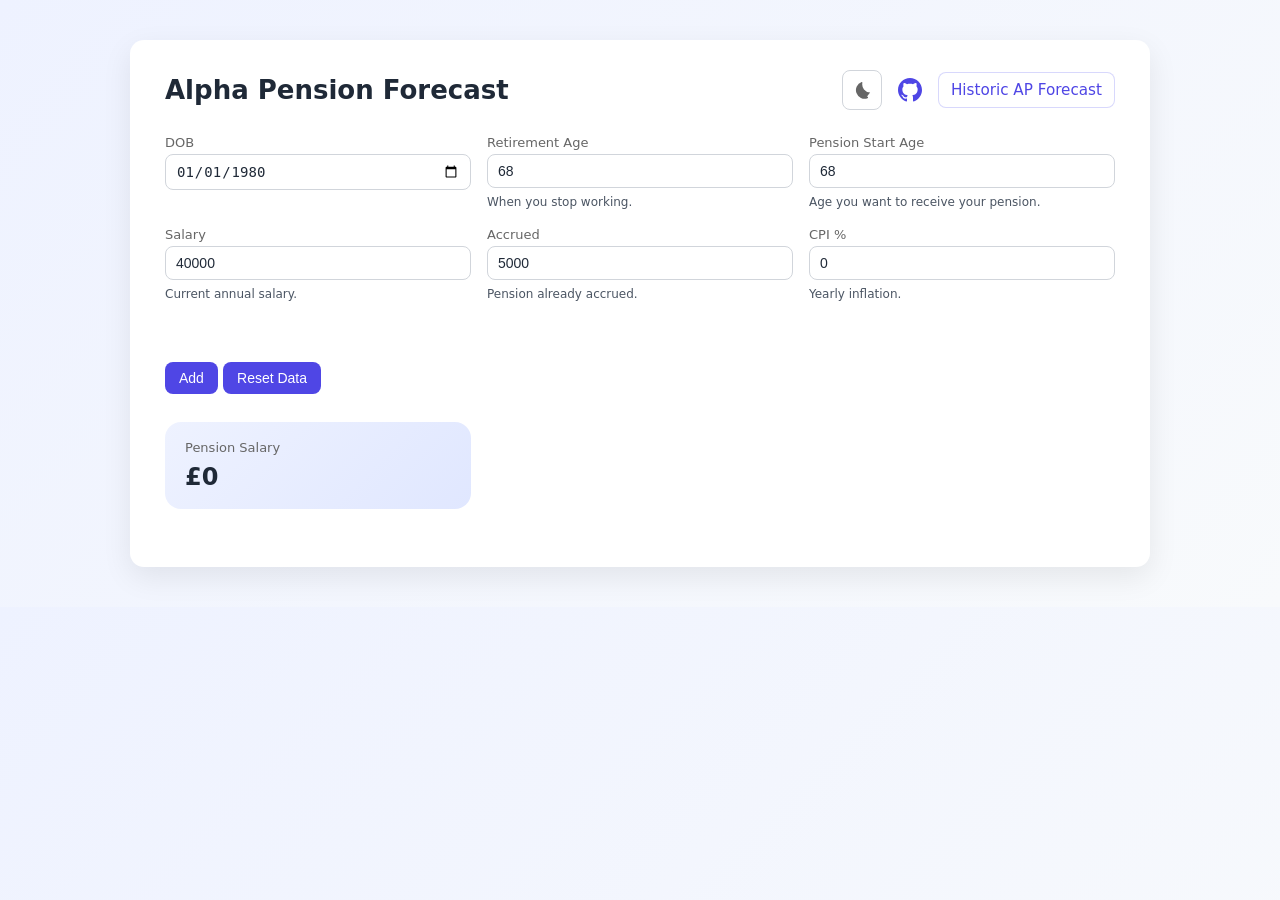
==== commit e5420d8f: "redirect for pages" ====
--- a/index.html
+++ b/index.html
@@ -1,148 +1,12 @@
-<!DOCTYPE html>
-<html>
-
-<head>
-    <meta charset="UTF-8">
-    <meta name="viewport" content="width=device-width, initial-scale=1.0">
-
-    <meta name="theme-color" content="#000000">
-    <link rel="manifest" href="./manifest.json">
-    <link rel="icon" href="./assets/images/logo-192x192.png">
-
-    <title>Alpha Pension Calculator</title>
-    <link rel="stylesheet" href="index.css">
-</head>
-
-<body>
-
-    <div class="container">
-
-        <div class="header">
-            <h2>Alpha Pension Calculator</h2>
-            <div style="display: flex; align-items: center; gap: 8px;">
-                <button type="button" class="theme-toggle" id="theme-toggle" title="Toggle dark mode">
-                    <svg class="icon-moon" viewBox="0 0 24 24" fill="currentColor">
-                        <path
-                            d="M21.752 15.002A9.718 9.718 0 0112.478 3.34a.75.75 0 00-.926-.941A9.75 9.75 0 1018.6 21.867a.75.75 0 00-.849-1.865z" />
-                    </svg>
-                    <svg class="icon-sun" viewBox="0 0 24 24" fill="currentColor">
-                        <path
-                            d="M12 2.25a.75.75 0 01.75.75v2.25a.75.75 0 01-1.5 0V3a.75.75 0 01.75-.75zM7.5 12a4.5 4.5 0 119 0 4.5 4.5 0 01-9 0zm11.394-5.834a.75.75 0 00-1.06-1.06l-1.591 1.59a.75.75 0 101.06 1.061l1.591-1.59zM21.75 12a.75.75 0 01-.75.75h-2.25a.75.75 0 010-1.5H21a.75.75 0 01.75.75zM17.834 18.894a.75.75 0 001.06-1.06l-1.59-1.591a.75.75 0 10-1.061 1.06l1.59 1.591zM12 18a.75.75 0 01.75.75V21a.75.75 0 01-1.5 0v-2.25A.75.75 0 0112 18zM7.758 17.303a.75.75 0 00-1.061-1.06l-1.591 1.59a.75.75 0 001.06 1.061l1.591-1.59zM6 12a.75.75 0 01-.75.75H3a.75.75 0 010-1.5h2.25A.75.75 0 016 12zM6.697 7.757a.75.75 0 001.06-1.06l-1.59-1.591a.75.75 0 00-1.061 1.06l1.59 1.591z" />
-                    </svg>
-                </button>
-                <a href="https://github.com/bealesd/alpha-pension" target="_blank" rel="noopener noreferrer"
-                    class="github-link" title="View source code on GitHub">
-                    <svg width="24" height="24" viewBox="0 0 24 24" fill="currentColor"
-                        xmlns="http://www.w3.org/2000/svg">
-                        <path
-                            d="M12 0c-6.626 0-12 5.373-12 12 0 5.302 3.438 9.8 8.207 11.387.599.111.793-.261.793-.577v-2.234c-3.338.726-4.033-1.416-4.033-1.416-.546-1.387-1.333-1.756-1.333-1.756-1.089-.745.083-.729.083-.729 1.205.084 1.839 1.237 1.839 1.237 1.07 1.834 2.807 1.304 3.492.997.107-.775.418-1.305.762-1.604-2.665-.305-5.467-1.334-5.467-5.931 0-1.311.469-2.381 1.236-3.221-.124-.303-.535-1.524.117-3.176 0 0 1.008-.322 3.301 1.23.957-.266 1.983-.399 3.003-.404 1.02.005 2.047.138 3.006.404 2.291-1.552 3.297-1.23 3.297-1.23.653 1.653.242 2.874.118 3.176.77.84 1.235 1.911 1.235 3.221 0 4.609-2.807 5.624-5.479 5.921.43.372.823 1.102.823 2.222v3.293c0 .319.192.694.801.576 4.765-1.589 8.199-6.086 8.199-11.386 0-6.627-5.373-12-12-12z" />
-                    </svg>
-                </a>
-                <a href="./historic-salary/index.html" class="secondary-link">Historic salary explorer</a>
-            </div>
-        </div>
-
-        <section class="section">
-            <!-- Wrap the contents in a form -->
-            <form id="pension-form">
-                <div class="grid">
-                    <div class="field">
-                        <label>DOB</label>
-                        <input type="date" id="dob" value="1980-01-01" min="1977-04-06" max="2020-01-01" required>
-                    </div>
-
-                    <div class="field">
-                        <label>Retirement Age</label>
-                        <input type="number" id="retirement-age" value="68" min="55" max="68" step="1" required>
-                        <span class="help-text">When you stop working.</span>
-                    </div>
-
-                    <div class="field">
-                        <label>Pension Start Age</label>
-                        <input type="number" id="pension-start-age" value="68" step="1" min="55" required>
-                        <span class="help-text">Age you want to receive your pension.</span>
-                    </div>
-
-                    <div class="field"> <label>Salary</label>
-                        <input type="number" id="salary" value="40000" min="27000" max="1000000" step="1"
-                            data-step="500" required>
-                        <span class="help-text">Current annual salary.</span>
-                    </div>
-
-                    <div class="field">
-                        <label>Accrued</label>
-                        <input type="number" id="accrued" value="5000" step="1" data-step="500" required>
-                        <span class="help-text">Pension already accrued.</span>
-                    </div>
-
-                    <div class="field">
-                        <label>CPI %</label>
-                        <input type="number" id="cpi" value="0" min="0" max="50" step="0.1" required>
-                        <span class="help-text">Yearly inflation.</span>
-                    </div>
-                </div>
-
-                <br>
-
-                <table id="tbl">
-                    <tbody></tbody>
-                </table>
-            </form>
-
-            <button id="add-added-pension-row">Add</button>
-            <button id="reset-form" type="button">Reset Data</button>
-        </section>
-        <!-- <div class="pension-forecast">£ <span id="pension-forecast-value">0</span></div> -->
-
-        <section class="summary">
-            <div class="summary-card pension-forecast">
-                <span class="summary-label">Pension Salary</span>
-                <strong id="pension-forecast-value">£0</strong>
-            </div>
-        </section>
-
-    </div>
-
-    <template id="added-pension-row">
-        <tr>
-            <td>
-                <select class="type">
-                    <option value="self">Self</option>
-                    <option value="dependants" selected>Dependants</option>
-                </select>
-            </td>
-            <td>
-                <select class="period">
-                    <option value="month">Month</option>
-                    <option value="year">Year</option>
-                </select>
-            </td>
-            <td>
-                <input class="added-pension-payment" placeholder="£" step="1" type="number" min="100" max="20000"
-                    data-step="100">
-            </td>
-            <td>
-                <button type="button" class="remove-row" title="Remove row">✕</button>
-            </td>
-        </tr>
-    </template>
-
-    <script>
-        if ('serviceWorker' in navigator) {
-            window.addEventListener('load', () => {
-                navigator.serviceWorker.register('./sw.js')
-                    .then(reg => {
-                        console.log('Service Worker registered');
-                        // Check for updates periodically
-                        setInterval(() => reg.update(), 60000 * 5); // Every 5 minutes
-                    })
-                    .catch(err => console.error('Service Worker registration failed:', err));
-            });
-        }
-    </script>
-
-    <script type="module" src="scripts/pension-calculator-ui.js"></script>
-
-</body>
-
+<!doctype html>
+<html lang="en">
+  <head>
+    <meta charset="utf-8">
+    <meta http-equiv="refresh" content="0; url=./pension-forecast/">
+    <link rel="canonical" href="./pension-forecast/">
+    <title>Redirecting…</title>
+  </head>
+  <body>
+    <p><a href="./pension-forecast/">Open Pension Forecast</a></p>
+  </body>
 </html>
